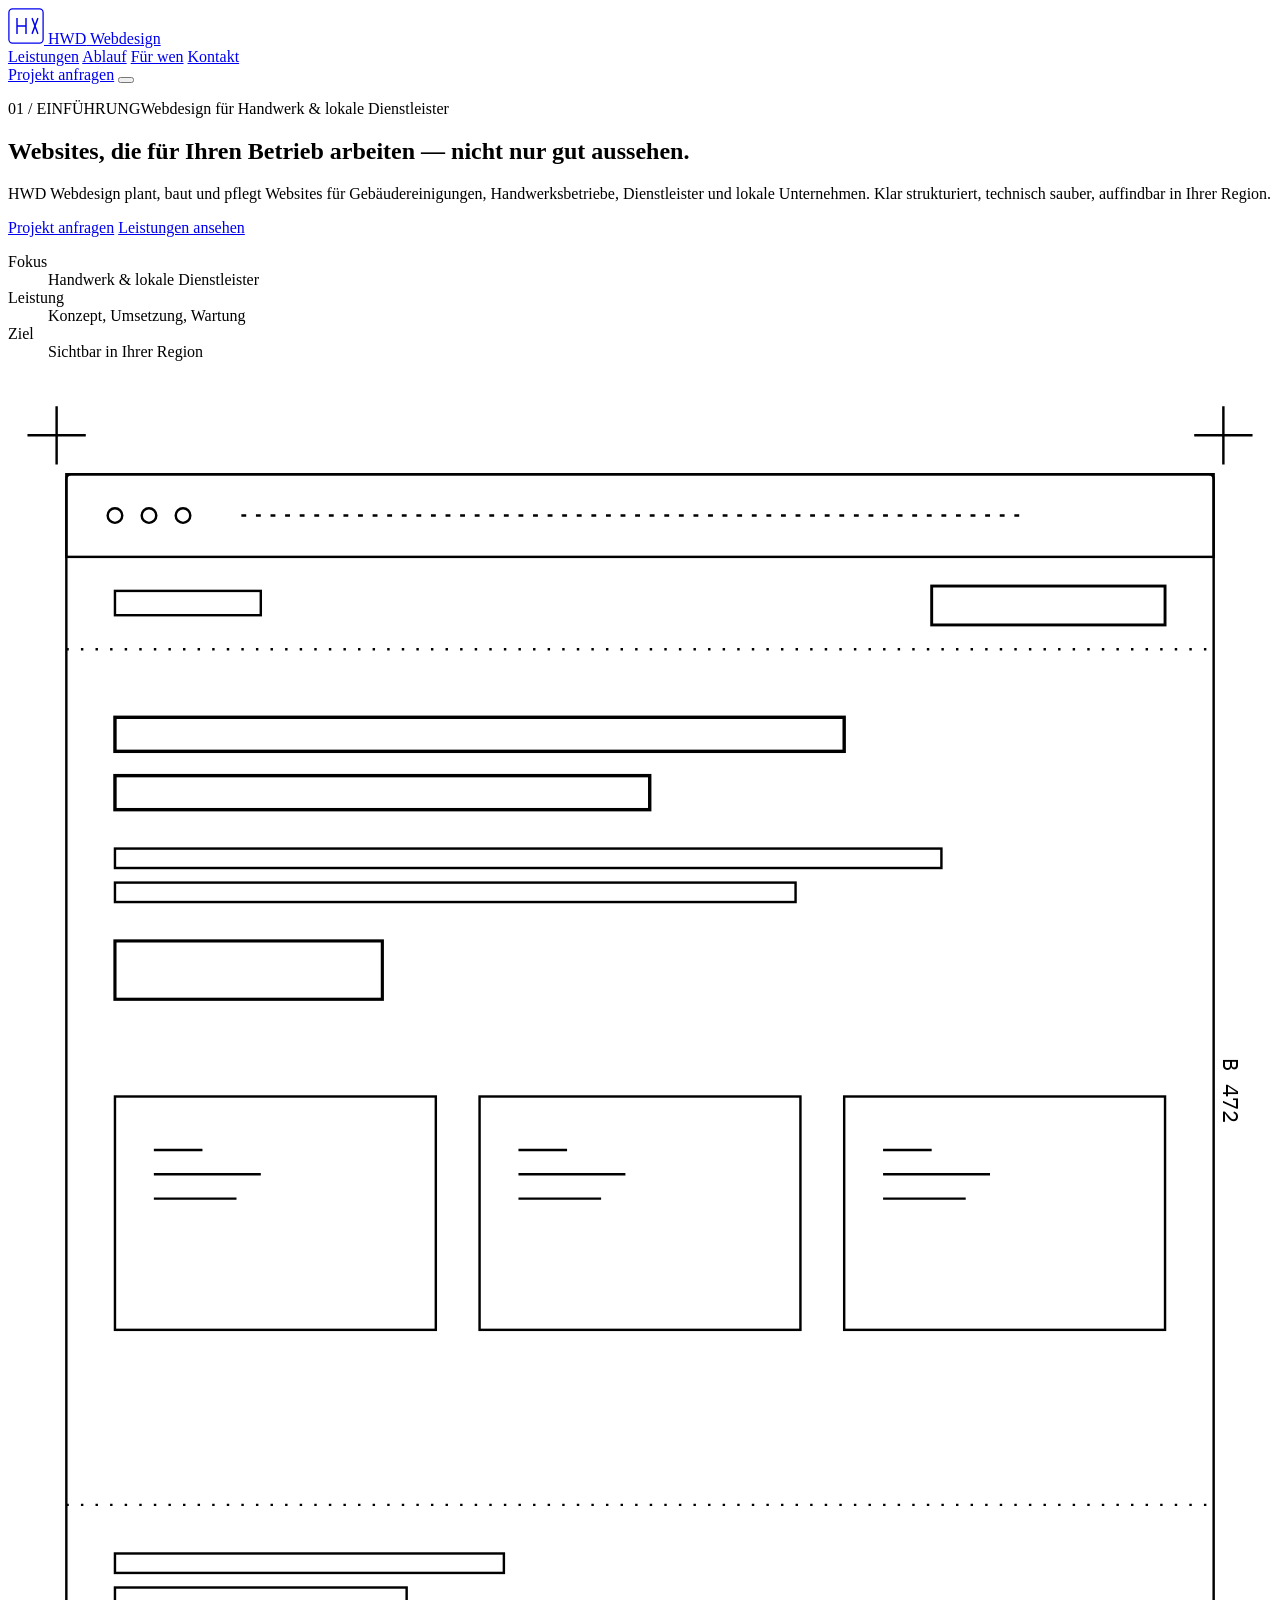
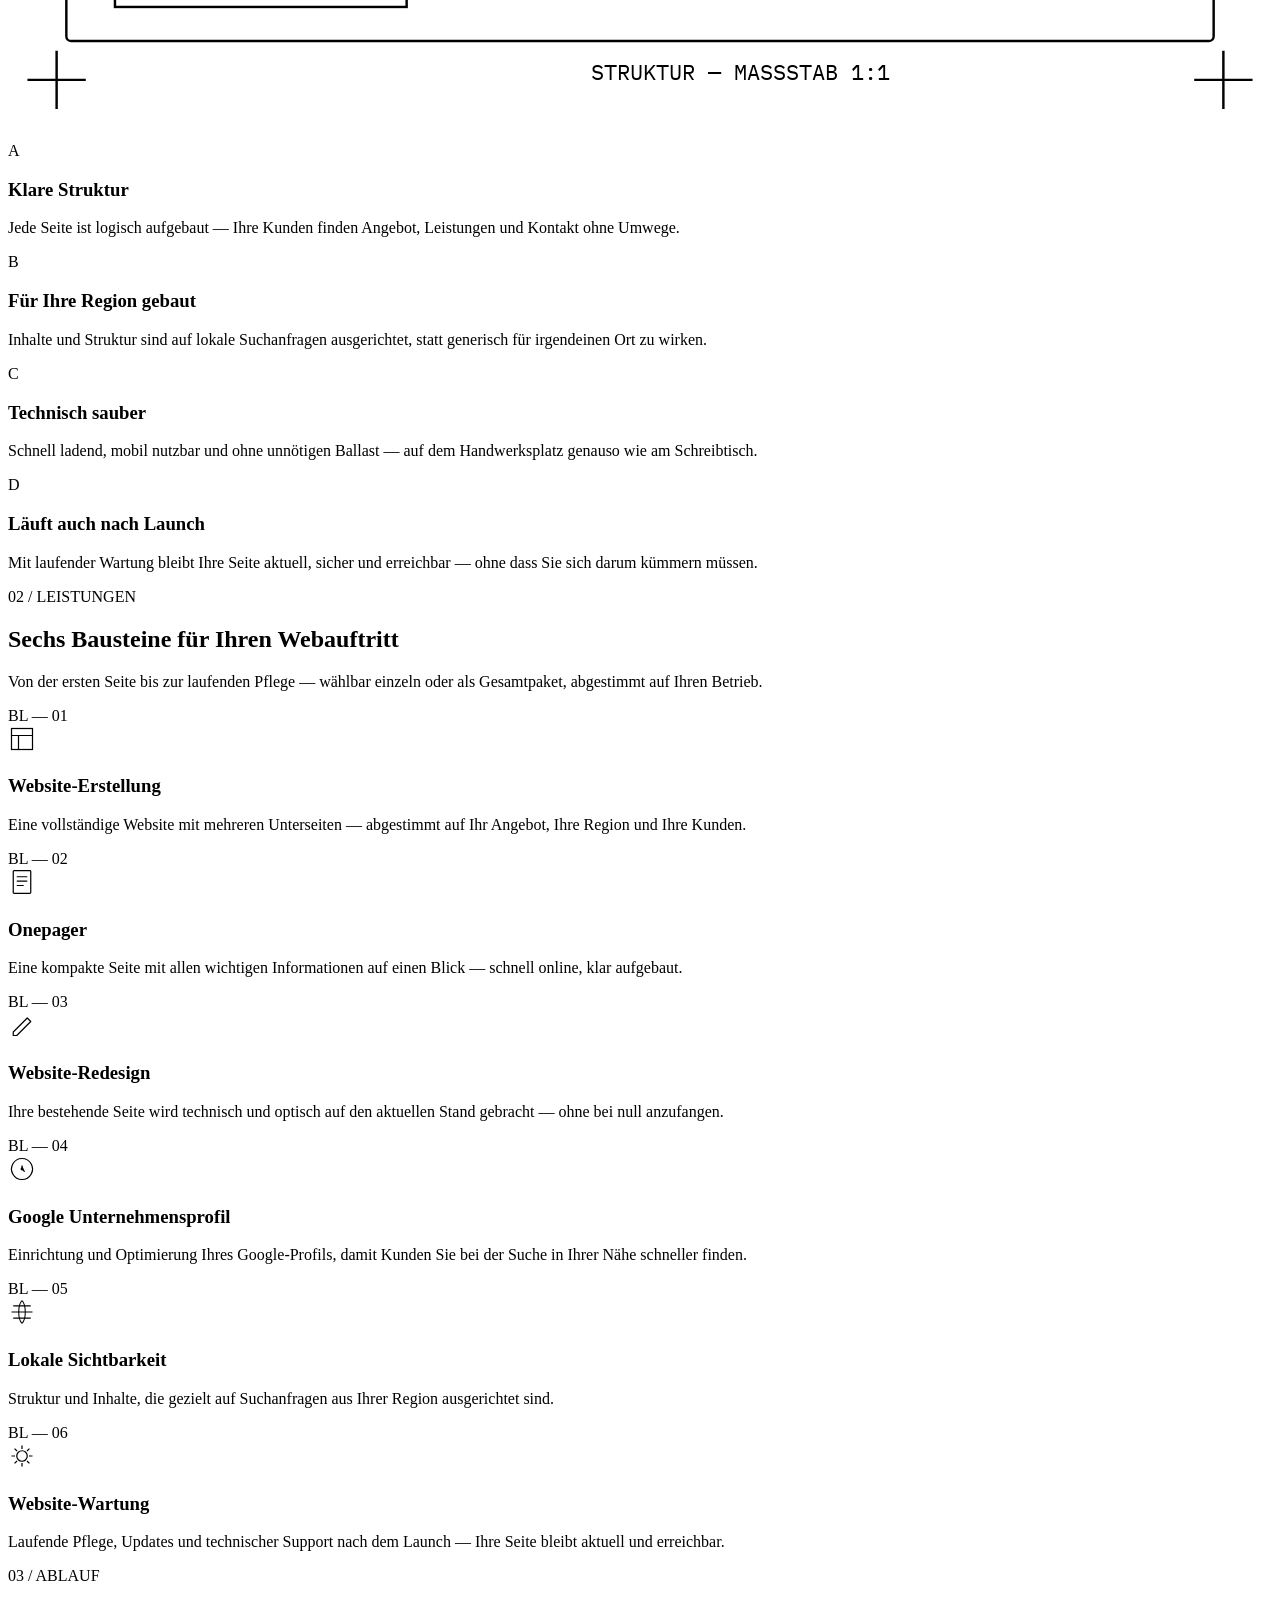
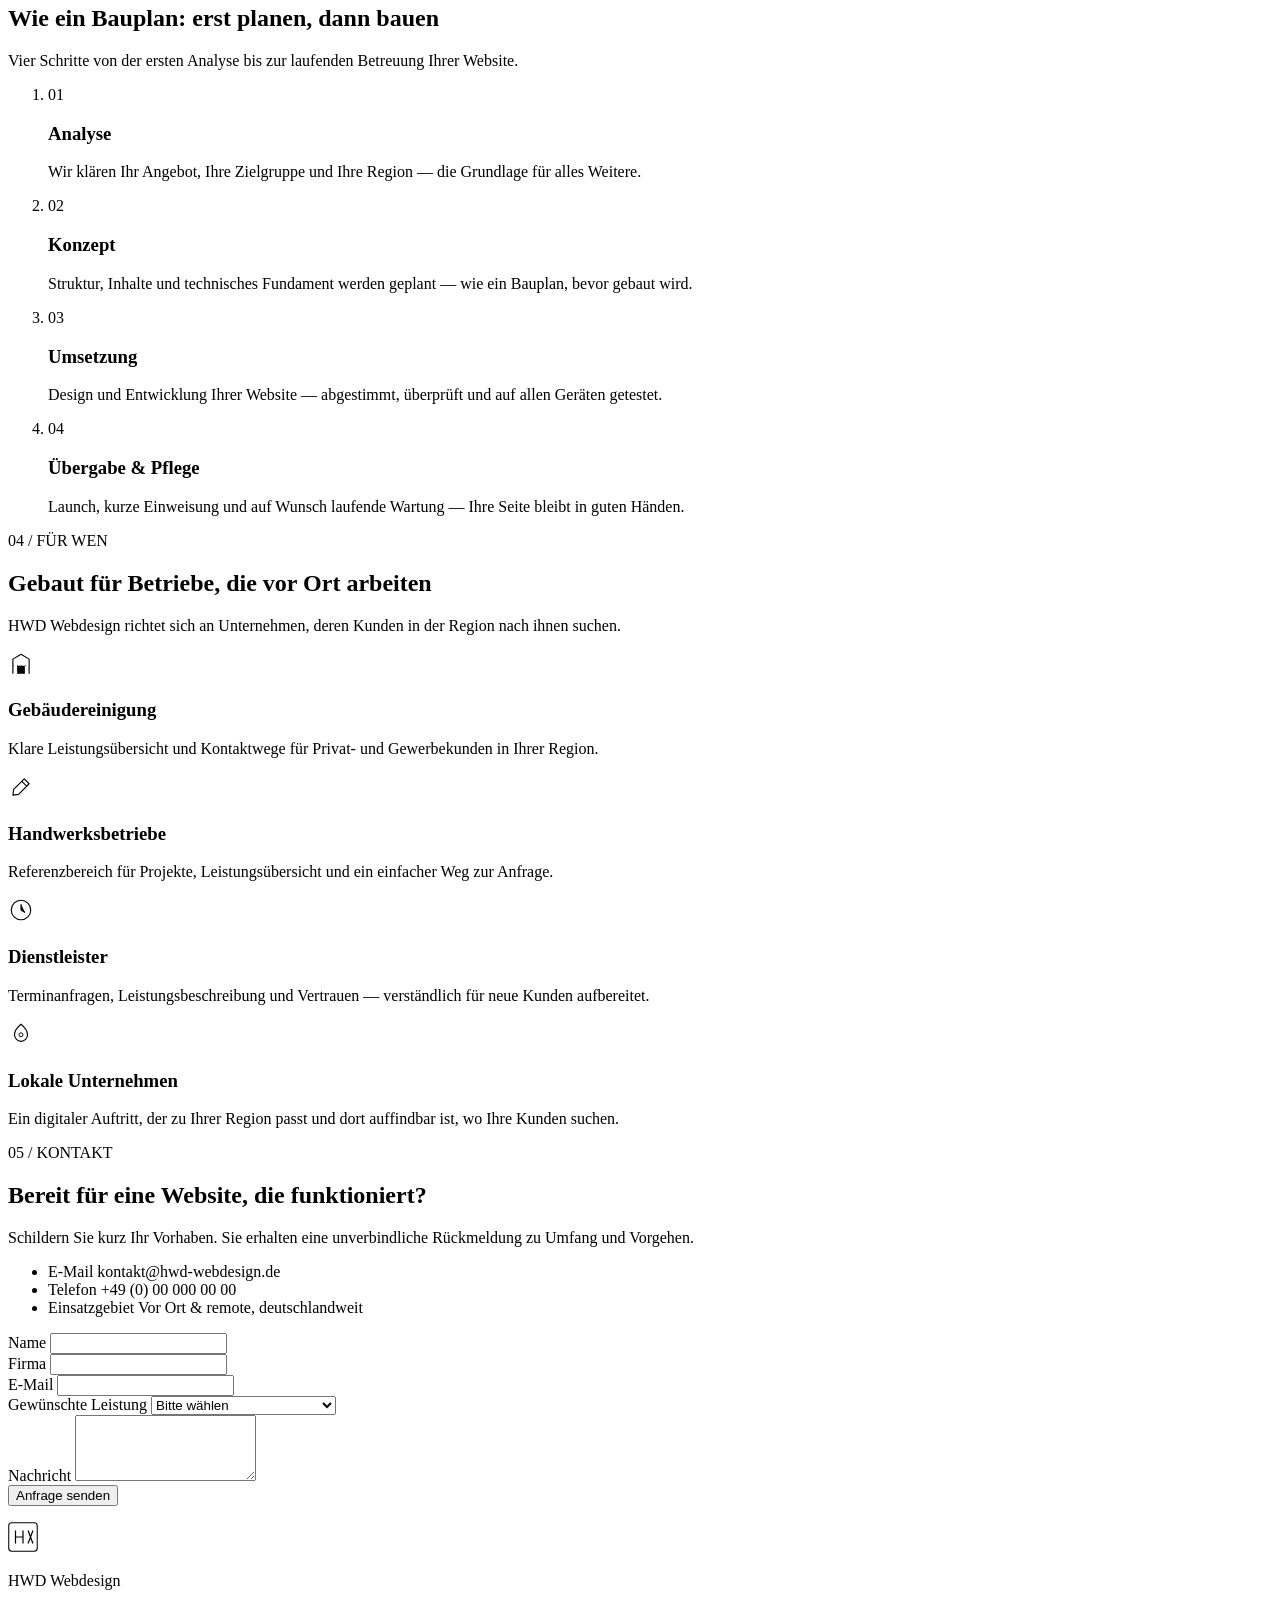
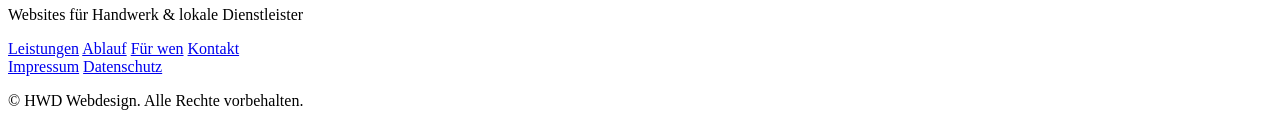
==== index.html @ 51147772 "Create index.html" ====
<!DOCTYPE html>
<html lang="de">
<head>
<meta charset="UTF-8">
<meta name="viewport" content="width=device-width, initial-scale=1.0">
<title>HWD Webdesign — Websites für Handwerk, Reinigung &amp; lokale Dienstleister</title>
<meta name="description" content="HWD Webdesign plant, baut und pflegt Websites für Gebäudereinigungen, Handwerksbetriebe, Dienstleister und lokale Unternehmen. Website-Erstellung, Onepager, Redesign, Google Unternehmensprofil, lokale Sichtbarkeit und Wartung.">
<link rel="preconnect" href="https://fonts.googleapis.com">
<link rel="preconnect" href="https://fonts.gstatic.com" crossorigin>
<link href="https://fonts.googleapis.com/css2?family=Archivo:wght@500;600;700;800&family=IBM+Plex+Mono:wght@400;500&family=Inter:wght@400;500;600&display=swap" rel="stylesheet">
<link rel="stylesheet" href="style.css">
</head>
<body>

<div class="grid-overlay" aria-hidden="true"></div>

<header class="site-header" id="top">
  <div class="wrap header-inner">
    <a class="brand" href="#top" aria-label="HWD Webdesign — Start">
      <span class="brand-mark" aria-hidden="true">
        <svg viewBox="0 0 40 40" width="36" height="36">
          <rect x="1" y="1" width="38" height="38" rx="4" fill="none" stroke="currentColor" stroke-width="1.4"/>
          <path d="M10 28 V12 M10 20 H20 M20 12 V28 M27 12 L33 28 M33 12 L27 28" fill="none" stroke="currentColor" stroke-width="1.6" stroke-linecap="square" stroke-linejoin="miter"/>
        </svg>
      </span>
      <span class="brand-text">
        <span class="brand-name">HWD</span>
        <span class="brand-sub">Webdesign</span>
      </span>
    </a>

    <nav class="main-nav" id="main-nav" aria-label="Hauptnavigation">
      <a href="#leistungen">Leistungen</a>
      <a href="#ablauf">Ablauf</a>
      <a href="#zielgruppen">Für wen</a>
      <a href="#kontakt">Kontakt</a>
    </nav>

    <div class="header-actions">
      <a href="#kontakt" class="btn btn-primary btn-sm">Projekt anfragen</a>
      <button class="nav-toggle" id="navToggle" aria-expanded="false" aria-controls="main-nav" aria-label="Menü öffnen">
        <span></span><span></span><span></span>
      </button>
    </div>
  </div>
</header>

<main>

  <!-- HERO -->
  <section class="hero" id="hero">
    <div class="wrap hero-inner">
      <div class="hero-copy">
        <p class="eyebrow"><span class="eyebrow-tag">01 / EINFÜHRUNG</span>Webdesign für Handwerk &amp; lokale Dienstleister</p>
        <h1 class="hero-title">
          Websites, die <span class="hl">für Ihren Betrieb</span> arbeiten — nicht nur gut aussehen.
        </h1>
        <p class="hero-text">
          HWD Webdesign plant, baut und pflegt Websites für Gebäudereinigungen, Handwerksbetriebe, Dienstleister und lokale Unternehmen. Klar strukturiert, technisch sauber, auffindbar in Ihrer Region.
        </p>
        <div class="hero-actions">
          <a href="#kontakt" class="btn btn-primary">Projekt anfragen</a>
          <a href="#leistungen" class="btn btn-ghost">Leistungen ansehen</a>
        </div>
        <dl class="hero-facts">
          <div><dt>Fokus</dt><dd>Handwerk &amp; lokale Dienstleister</dd></div>
          <div><dt>Leistung</dt><dd>Konzept, Umsetzung, Wartung</dd></div>
          <div><dt>Ziel</dt><dd>Sichtbar in Ihrer Region</dd></div>
        </dl>
      </div>

      <div class="hero-visual" aria-hidden="true">
        <svg class="blueprint-svg" viewBox="0 0 520 560" fill="none">
          <!-- corner crosshairs -->
          <g class="crosshairs" stroke="currentColor" stroke-width="1">
            <path d="M8 24 H32 M20 12 V36"/>
            <path d="M488 24 H512 M500 12 V36"/>
            <path d="M8 536 H32 M20 524 V548"/>
            <path d="M488 536 H512 M500 524 V548"/>
          </g>
          <!-- outer frame -->
          <rect class="draw-line" x="24" y="40" width="472" height="480" rx="2" stroke="currentColor" stroke-width="1"/>
          <!-- browser bar -->
          <rect class="draw-line" x="24" y="40" width="472" height="34" stroke="currentColor" stroke-width="1"/>
          <circle class="draw-dot" cx="44" cy="57" r="3" stroke="currentColor" stroke-width="1"/>
          <circle class="draw-dot" cx="58" cy="57" r="3" stroke="currentColor" stroke-width="1"/>
          <circle class="draw-dot" cx="72" cy="57" r="3" stroke="currentColor" stroke-width="1"/>
          <line class="draw-line" x1="96" y1="57" x2="420" y2="57" stroke="currentColor" stroke-width="1" stroke-dasharray="2 4"/>

          <!-- nav row -->
          <line class="draw-line" x1="24" y1="112" x2="496" y2="112" stroke="currentColor" stroke-width="1" stroke-dasharray="1 5"/>
          <rect class="draw-line" x="44" y="88" width="60" height="10" stroke="currentColor" stroke-width="1"/>
          <rect class="draw-line" x="380" y="86" width="96" height="16" stroke="currentColor" stroke-width="1.2"/>

          <!-- headline block -->
          <rect class="draw-line" x="44" y="140" width="300" height="14" stroke="currentColor" stroke-width="1.4"/>
          <rect class="draw-line" x="44" y="164" width="220" height="14" stroke="currentColor" stroke-width="1.4"/>
          <rect class="draw-line thin" x="44" y="194" width="340" height="8" stroke="currentColor" stroke-width="1"/>
          <rect class="draw-line thin" x="44" y="208" width="280" height="8" stroke="currentColor" stroke-width="1"/>
          <rect class="draw-line accent" x="44" y="232" width="110" height="24" stroke="currentColor" stroke-width="1.3"/>

          <!-- card grid -->
          <g class="cards">
            <rect class="draw-line" x="44" y="296" width="132" height="96" stroke="currentColor" stroke-width="1"/>
            <rect class="draw-line" x="194" y="296" width="132" height="96" stroke="currentColor" stroke-width="1"/>
            <rect class="draw-line" x="344" y="296" width="132" height="96" stroke="currentColor" stroke-width="1"/>
            <path class="draw-line thin" d="M60 318 h20 M60 328 h44 M60 338 h34" stroke="currentColor" stroke-width="1"/>
            <path class="draw-line thin" d="M210 318 h20 M210 328 h44 M210 338 h34" stroke="currentColor" stroke-width="1"/>
            <path class="draw-line thin" d="M360 318 h20 M360 328 h44 M360 338 h34" stroke="currentColor" stroke-width="1"/>
          </g>

          <!-- footer -->
          <line class="draw-line" x1="24" y1="464" x2="496" y2="464" stroke="currentColor" stroke-width="1" stroke-dasharray="1 5"/>
          <rect class="draw-line thin" x="44" y="484" width="160" height="8" stroke="currentColor" stroke-width="1"/>
          <rect class="draw-line thin" x="44" y="498" width="120" height="8" stroke="currentColor" stroke-width="1"/>

          <!-- measurement annotations -->
          <g class="measure" font-family="'IBM Plex Mono', monospace" font-size="9" fill="currentColor" stroke="none">
            <text x="500" y="280" transform="rotate(90 500 280)">B 472</text>
            <text x="240" y="536">STRUKTUR — MASSSTAB 1:1</text>
          </g>
        </svg>
      </div>
    </div>
  </section>

  <!-- WHY / VALUE STRIP -->
  <section class="value-strip">
    <div class="wrap value-grid">
      <div class="value-item">
        <span class="value-num">A</span>
        <h3>Klare Struktur</h3>
        <p>Jede Seite ist logisch aufgebaut — Ihre Kunden finden Angebot, Leistungen und Kontakt ohne Umwege.</p>
      </div>
      <div class="value-item">
        <span class="value-num">B</span>
        <h3>Für Ihre Region gebaut</h3>
        <p>Inhalte und Struktur sind auf lokale Suchanfragen ausgerichtet, statt generisch für irgendeinen Ort zu wirken.</p>
      </div>
      <div class="value-item">
        <span class="value-num">C</span>
        <h3>Technisch sauber</h3>
        <p>Schnell ladend, mobil nutzbar und ohne unnötigen Ballast — auf dem Handwerksplatz genauso wie am Schreibtisch.</p>
      </div>
      <div class="value-item">
        <span class="value-num">D</span>
        <h3>Läuft auch nach Launch</h3>
        <p>Mit laufender Wartung bleibt Ihre Seite aktuell, sicher und erreichbar — ohne dass Sie sich darum kümmern müssen.</p>
      </div>
    </div>
  </section>

  <!-- LEISTUNGEN -->
  <section class="leistungen" id="leistungen">
    <div class="wrap">
      <p class="section-eyebrow">02 / LEISTUNGEN</p>
      <h2 class="section-title">Sechs Bausteine für Ihren Webauftritt</h2>
      <p class="section-lead">Von der ersten Seite bis zur laufenden Pflege — wählbar einzeln oder als Gesamtpaket, abgestimmt auf Ihren Betrieb.</p>

      <div class="service-grid">

        <article class="service-card">
          <span class="sheet-no">BL — 01</span>
          <div class="service-icon" aria-hidden="true">
            <svg viewBox="0 0 32 32" width="28" height="28"><rect x="4" y="4" width="24" height="24" stroke="currentColor" stroke-width="1.4" fill="none"/><path d="M4 12h24M12 12v16" stroke="currentColor" stroke-width="1.4"/></svg>
          </div>
          <h3>Website-Erstellung</h3>
          <p>Eine vollständige Website mit mehreren Unterseiten — abgestimmt auf Ihr Angebot, Ihre Region und Ihre Kunden.</p>
        </article>

        <article class="service-card">
          <span class="sheet-no">BL — 02</span>
          <div class="service-icon" aria-hidden="true">
            <svg viewBox="0 0 32 32" width="28" height="28"><rect x="6" y="3" width="20" height="26" rx="1" stroke="currentColor" stroke-width="1.4" fill="none"/><path d="M10 10h12M10 15h12M10 20h8" stroke="currentColor" stroke-width="1.4"/></svg>
          </div>
          <h3>Onepager</h3>
          <p>Eine kompakte Seite mit allen wichtigen Informationen auf einen Blick — schnell online, klar aufgebaut.</p>
        </article>

        <article class="service-card">
          <span class="sheet-no">BL — 03</span>
          <div class="service-icon" aria-hidden="true">
            <svg viewBox="0 0 32 32" width="28" height="28"><path d="M6 24 22 8l4 4L10 28H6v-4Z" stroke="currentColor" stroke-width="1.4" fill="none" stroke-linejoin="round"/></svg>
          </div>
          <h3>Website-Redesign</h3>
          <p>Ihre bestehende Seite wird technisch und optisch auf den aktuellen Stand gebracht — ohne bei null anzufangen.</p>
        </article>

        <article class="service-card">
          <span class="sheet-no">BL — 04</span>
          <div class="service-icon" aria-hidden="true">
            <svg viewBox="0 0 32 32" width="28" height="28"><path d="M16 4a12 12 0 1 0 0.01 0Z" stroke="currentColor" stroke-width="1.4" fill="none"/><path d="M16 12v4l3 3" stroke="currentColor" stroke-width="1.4"/><circle cx="16" cy="16" r="1.6" fill="currentColor" stroke="none"/></svg>
          </div>
          <h3>Google Unternehmensprofil</h3>
          <p>Einrichtung und Optimierung Ihres Google-Profils, damit Kunden Sie bei der Suche in Ihrer Nähe schneller finden.</p>
        </article>

        <article class="service-card">
          <span class="sheet-no">BL — 05</span>
          <div class="service-icon" aria-hidden="true">
            <svg viewBox="0 0 32 32" width="28" height="28"><path d="M16 3c5 5 5 21 0 26M16 3c-5 5-5 21 0 26M4 16h24M6 9h20M6 23h20" stroke="currentColor" stroke-width="1.2" fill="none"/></svg>
          </div>
          <h3>Lokale Sichtbarkeit</h3>
          <p>Struktur und Inhalte, die gezielt auf Suchanfragen aus Ihrer Region ausgerichtet sind.</p>
        </article>

        <article class="service-card">
          <span class="sheet-no">BL — 06</span>
          <div class="service-icon" aria-hidden="true">
            <svg viewBox="0 0 32 32" width="28" height="28"><path d="M16 4v4M16 24v4M4 16h4M24 16h4M7.5 7.5l2.8 2.8M21.7 21.7l2.8 2.8M7.5 24.5l2.8-2.8M21.7 10.3l2.8-2.8" stroke="currentColor" stroke-width="1.4"/><circle cx="16" cy="16" r="6" stroke="currentColor" stroke-width="1.4" fill="none"/></svg>
          </div>
          <h3>Website-Wartung</h3>
          <p>Laufende Pflege, Updates und technischer Support nach dem Launch — Ihre Seite bleibt aktuell und erreichbar.</p>
        </article>

      </div>
    </div>
  </section>

  <!-- ABLAUF -->
  <section class="ablauf" id="ablauf">
    <div class="wrap">
      <p class="section-eyebrow">03 / ABLAUF</p>
      <h2 class="section-title">Wie ein Bauplan: erst planen, dann bauen</h2>
      <p class="section-lead">Vier Schritte von der ersten Analyse bis zur laufenden Betreuung Ihrer Website.</p>

      <ol class="process-list">
        <li class="process-step">
          <span class="step-no">01</span>
          <div class="step-body">
            <h3>Analyse</h3>
            <p>Wir klären Ihr Angebot, Ihre Zielgruppe und Ihre Region — die Grundlage für alles Weitere.</p>
          </div>
        </li>
        <li class="process-step">
          <span class="step-no">02</span>
          <div class="step-body">
            <h3>Konzept</h3>
            <p>Struktur, Inhalte und technisches Fundament werden geplant — wie ein Bauplan, bevor gebaut wird.</p>
          </div>
        </li>
        <li class="process-step">
          <span class="step-no">03</span>
          <div class="step-body">
            <h3>Umsetzung</h3>
            <p>Design und Entwicklung Ihrer Website — abgestimmt, überprüft und auf allen Geräten getestet.</p>
          </div>
        </li>
        <li class="process-step">
          <span class="step-no">04</span>
          <div class="step-body">
            <h3>Übergabe &amp; Pflege</h3>
            <p>Launch, kurze Einweisung und auf Wunsch laufende Wartung — Ihre Seite bleibt in guten Händen.</p>
          </div>
        </li>
      </ol>
    </div>
  </section>

  <!-- ZIELGRUPPEN -->
  <section class="zielgruppen" id="zielgruppen">
    <div class="wrap">
      <p class="section-eyebrow">04 / FÜR WEN</p>
      <h2 class="section-title">Gebaut für Betriebe, die vor Ort arbeiten</h2>
      <p class="section-lead">HWD Webdesign richtet sich an Unternehmen, deren Kunden in der Region nach ihnen suchen.</p>

      <div class="audience-grid">
        <div class="audience-card">
          <div class="audience-icon" aria-hidden="true">
            <svg viewBox="0 0 32 32" width="26" height="26"><path d="M6 28V10l10-6 10 6v18" stroke="currentColor" stroke-width="1.4" fill="none" stroke-linejoin="round"/><path d="M12 28v-9h8v9" stroke="currentColor" stroke-width="1.4"/><path d="M6 18h20" stroke="currentColor" stroke-width="1" stroke-dasharray="1 4"/></svg>
          </div>
          <h3>Gebäudereinigung</h3>
          <p>Klare Leistungsübersicht und Kontaktwege für Privat- und Gewerbekunden in Ihrer Region.</p>
        </div>
        <div class="audience-card">
          <div class="audience-icon" aria-hidden="true">
            <svg viewBox="0 0 32 32" width="26" height="26"><path d="M20 6l6 6-13 13-7 1 1-7Z" stroke="currentColor" stroke-width="1.4" fill="none" stroke-linejoin="round"/><path d="M17 9l6 6" stroke="currentColor" stroke-width="1.4"/></svg>
          </div>
          <h3>Handwerksbetriebe</h3>
          <p>Referenzbereich für Projekte, Leistungsübersicht und ein einfacher Weg zur Anfrage.</p>
        </div>
        <div class="audience-card">
          <div class="audience-icon" aria-hidden="true">
            <svg viewBox="0 0 32 32" width="26" height="26"><circle cx="16" cy="16" r="12" stroke="currentColor" stroke-width="1.4" fill="none"/><path d="M16 9v7l5 3" stroke="currentColor" stroke-width="1.4"/></svg>
          </div>
          <h3>Dienstleister</h3>
          <p>Terminanfragen, Leistungsbeschreibung und Vertrauen — verständlich für neue Kunden aufbereitet.</p>
        </div>
        <div class="audience-card">
          <div class="audience-icon" aria-hidden="true">
            <svg viewBox="0 0 32 32" width="26" height="26"><path d="M16 4c5 4 8 8 8 13a8 8 0 0 1-16 0c0-5 3-9 8-13Z" stroke="currentColor" stroke-width="1.4" fill="none"/><circle cx="16" cy="17" r="2.4" stroke="currentColor" stroke-width="1.2" fill="none"/></svg>
          </div>
          <h3>Lokale Unternehmen</h3>
          <p>Ein digitaler Auftritt, der zu Ihrer Region passt und dort auffindbar ist, wo Ihre Kunden suchen.</p>
        </div>
      </div>
    </div>
  </section>

  <!-- KONTAKT -->
  <section class="kontakt" id="kontakt">
    <div class="wrap kontakt-inner">
      <div class="kontakt-copy">
        <p class="section-eyebrow">05 / KONTAKT</p>
        <h2 class="section-title">Bereit für eine Website, die funktioniert?</h2>
        <p class="section-lead">Schildern Sie kurz Ihr Vorhaben. Sie erhalten eine unverbindliche Rückmeldung zu Umfang und Vorgehen.</p>

        <ul class="kontakt-meta">
          <li>
            <span class="kontakt-label">E-Mail</span>
            <span>kontakt@hwd-webdesign.de</span>
          </li>
          <li>
            <span class="kontakt-label">Telefon</span>
            <span>+49 (0) 00 000 00 00</span>
          </li>
          <li>
            <span class="kontakt-label">Einsatzgebiet</span>
            <span>Vor Ort &amp; remote, deutschlandweit</span>
          </li>
        </ul>
      </div>

      <form class="kontakt-form" id="kontaktForm" novalidate>
        <div class="form-row">
          <label for="name">Name</label>
          <input type="text" id="name" name="name" autocomplete="name" required>
        </div>
        <div class="form-row">
          <label for="firma">Firma</label>
          <input type="text" id="firma" name="firma" autocomplete="organization">
        </div>
        <div class="form-row">
          <label for="email">E-Mail</label>
          <input type="email" id="email" name="email" autocomplete="email" required>
        </div>
        <div class="form-row">
          <label for="leistung">Gewünschte Leistung</label>
          <select id="leistung" name="leistung">
            <option value="">Bitte wählen</option>
            <option>Website-Erstellung</option>
            <option>Onepager</option>
            <option>Website-Redesign</option>
            <option>Google Unternehmensprofil</option>
            <option>Lokale Sichtbarkeit</option>
            <option>Website-Wartung</option>
            <option>Noch unklar</option>
          </select>
        </div>
        <div class="form-row">
          <label for="nachricht">Nachricht</label>
          <textarea id="nachricht" name="nachricht" rows="4" required></textarea>
        </div>
        <button type="submit" class="btn btn-primary btn-block">Anfrage senden</button>
        <p class="form-status" id="formStatus" role="status" aria-live="polite"></p>
      </form>
    </div>
  </section>

</main>

<footer class="site-footer">
  <div class="wrap footer-inner">
    <div class="footer-brand">
      <span class="brand-mark" aria-hidden="true">
        <svg viewBox="0 0 40 40" width="30" height="30">
          <rect x="1" y="1" width="38" height="38" rx="4" fill="none" stroke="currentColor" stroke-width="1.4"/>
          <path d="M10 28 V12 M10 20 H20 M20 12 V28 M27 12 L33 28 M33 12 L27 28" fill="none" stroke="currentColor" stroke-width="1.6" stroke-linecap="square" stroke-linejoin="miter"/>
        </svg>
      </span>
      <div>
        <p class="brand-name">HWD Webdesign</p>
        <p class="footer-tagline">Websites für Handwerk &amp; lokale Dienstleister</p>
      </div>
    </div>

    <nav class="footer-nav" aria-label="Fußzeilen-Navigation">
      <a href="#leistungen">Leistungen</a>
      <a href="#ablauf">Ablauf</a>
      <a href="#zielgruppen">Für wen</a>
      <a href="#kontakt">Kontakt</a>
    </nav>

    <div class="footer-legal">
      <a href="#">Impressum</a>
      <a href="#">Datenschutz</a>
    </div>
  </div>
  <div class="wrap footer-bottom">
    <p>© <span id="year"></span> HWD Webdesign. Alle Rechte vorbehalten.</p>
  </div>
</footer>

<script src="script.js"></script>
</body>
</html>
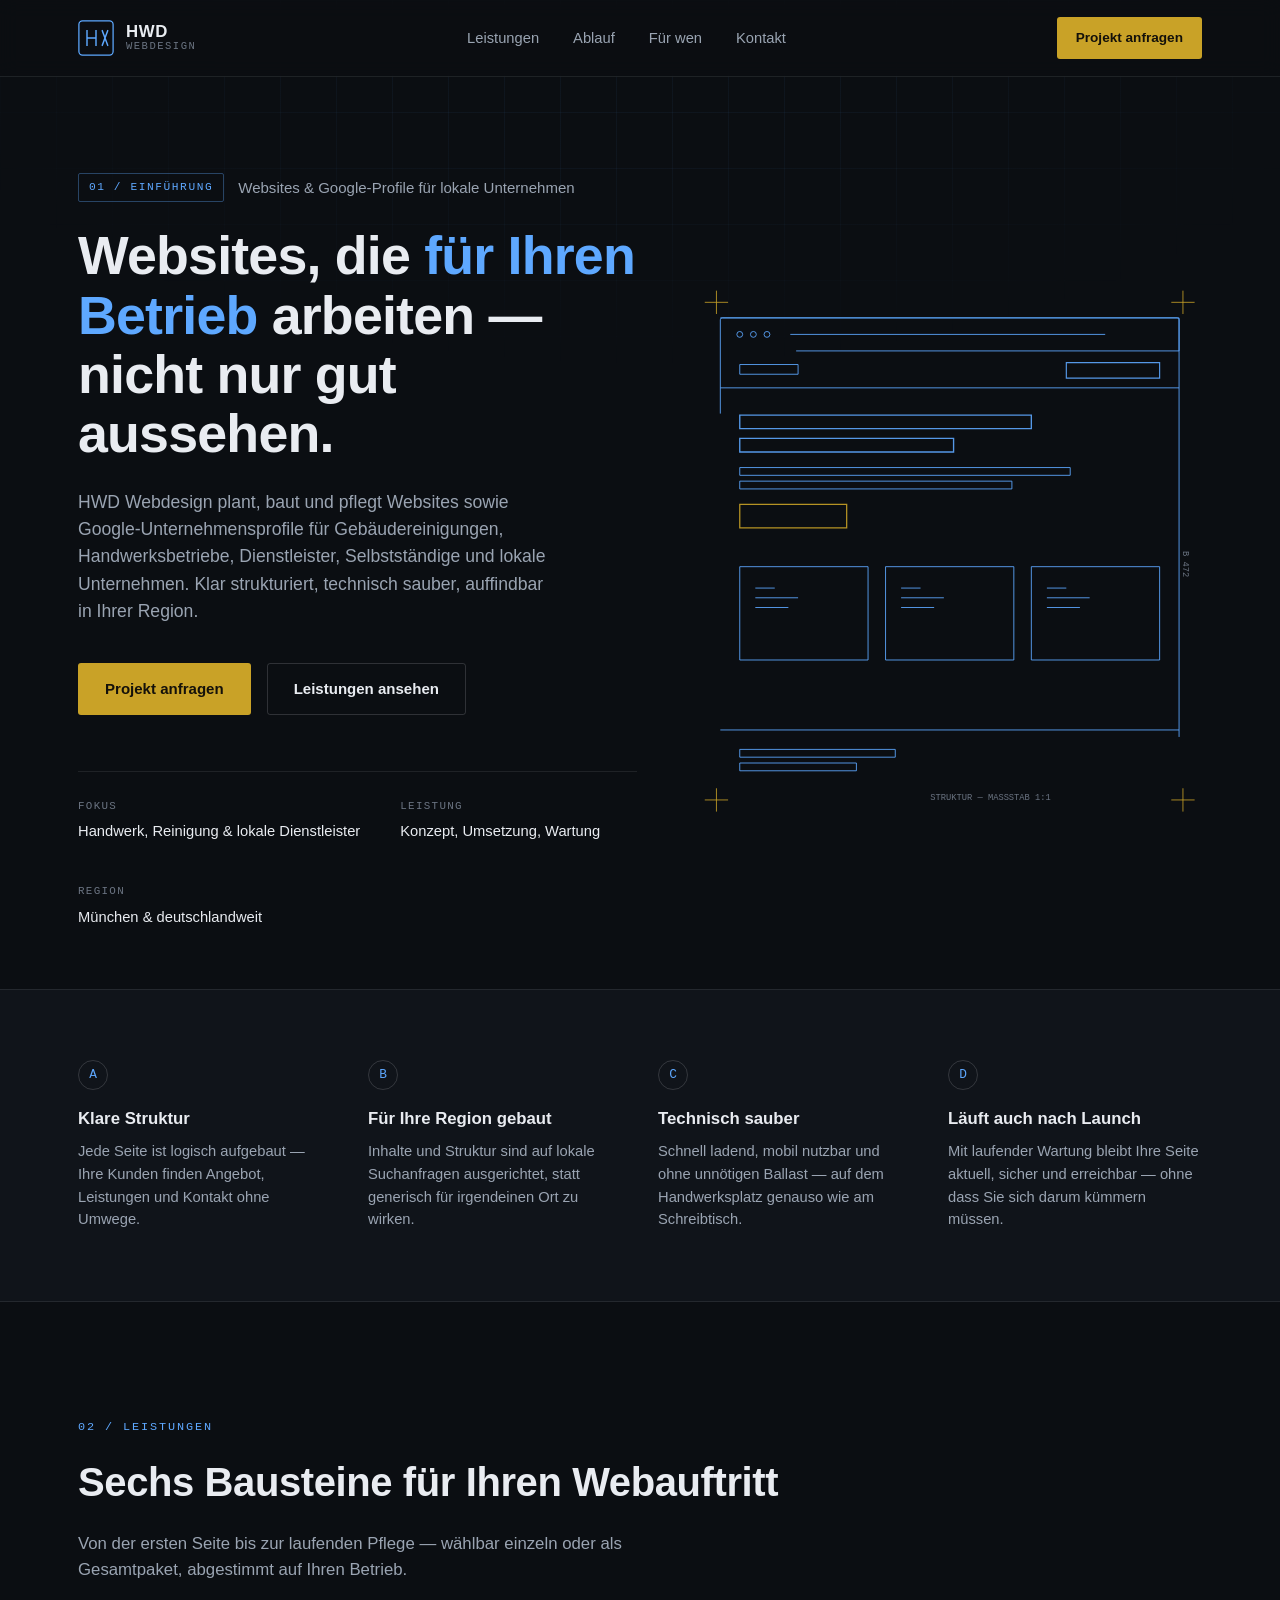
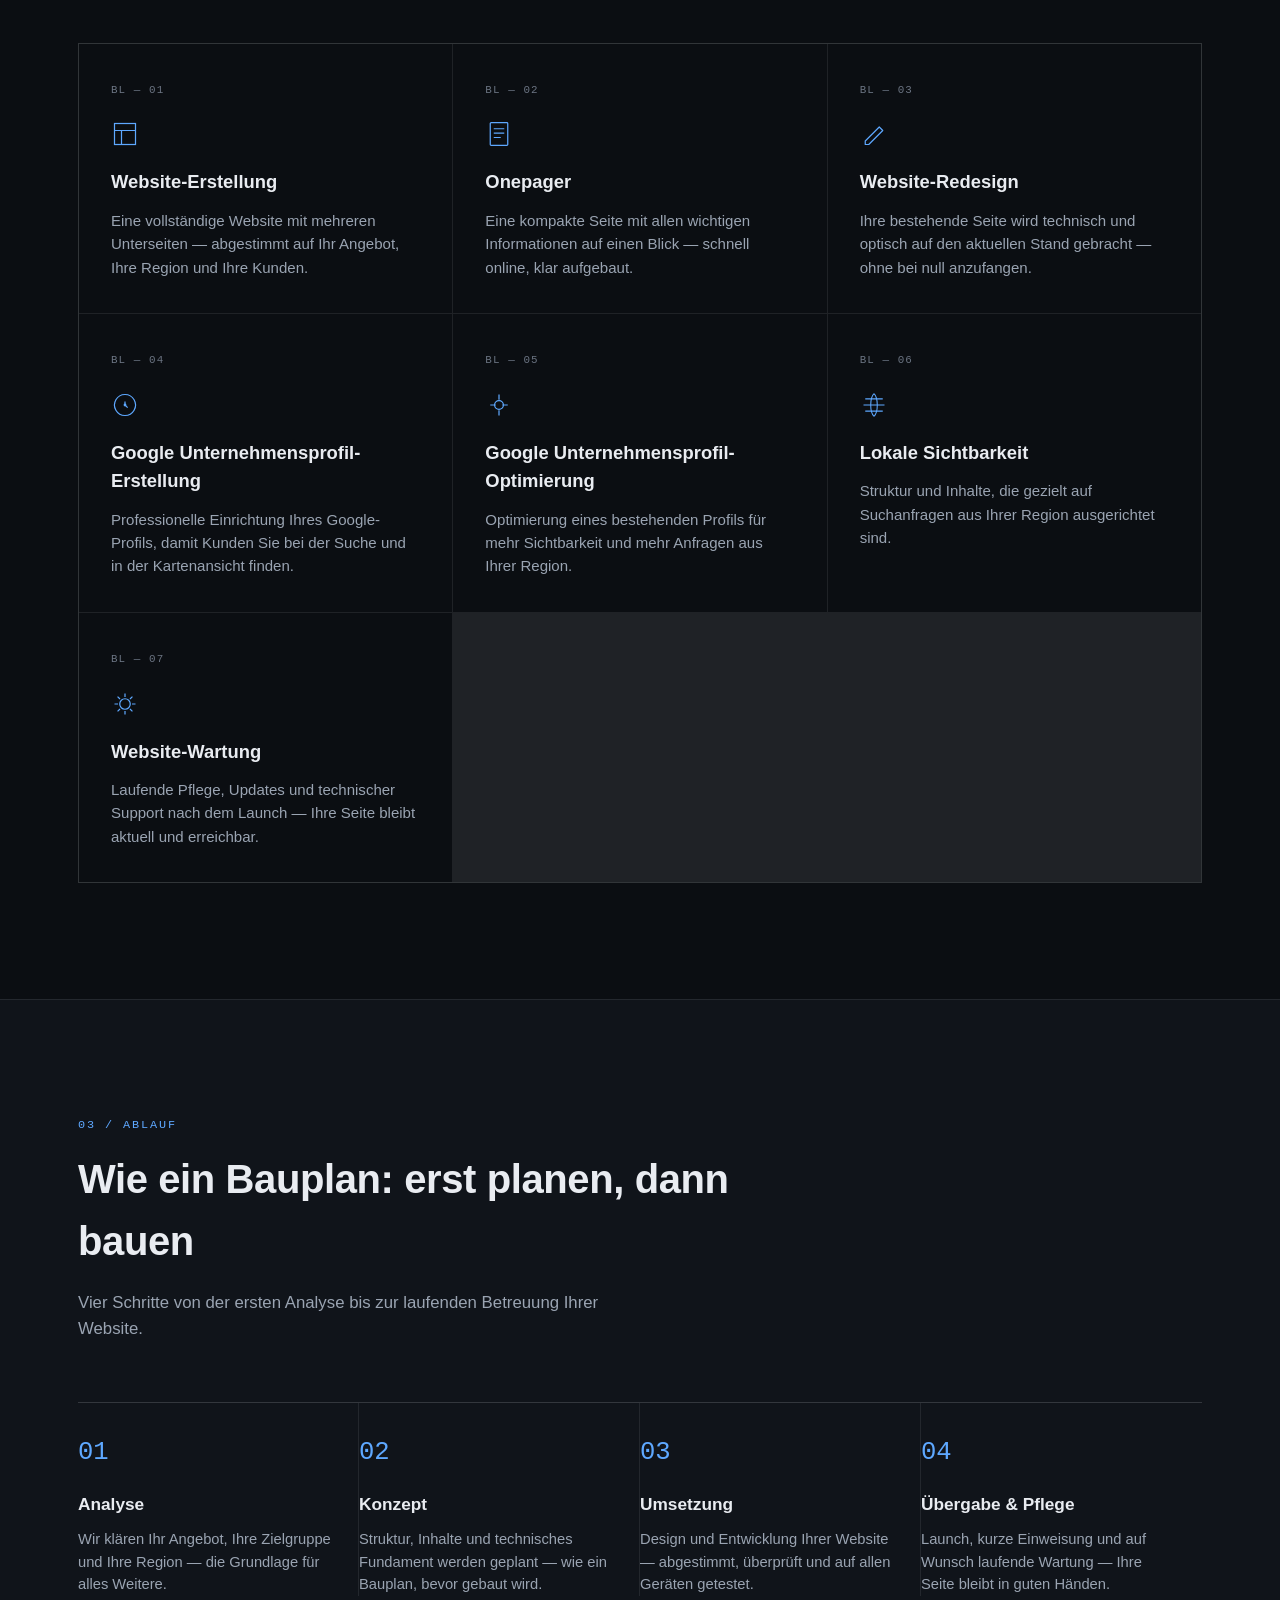
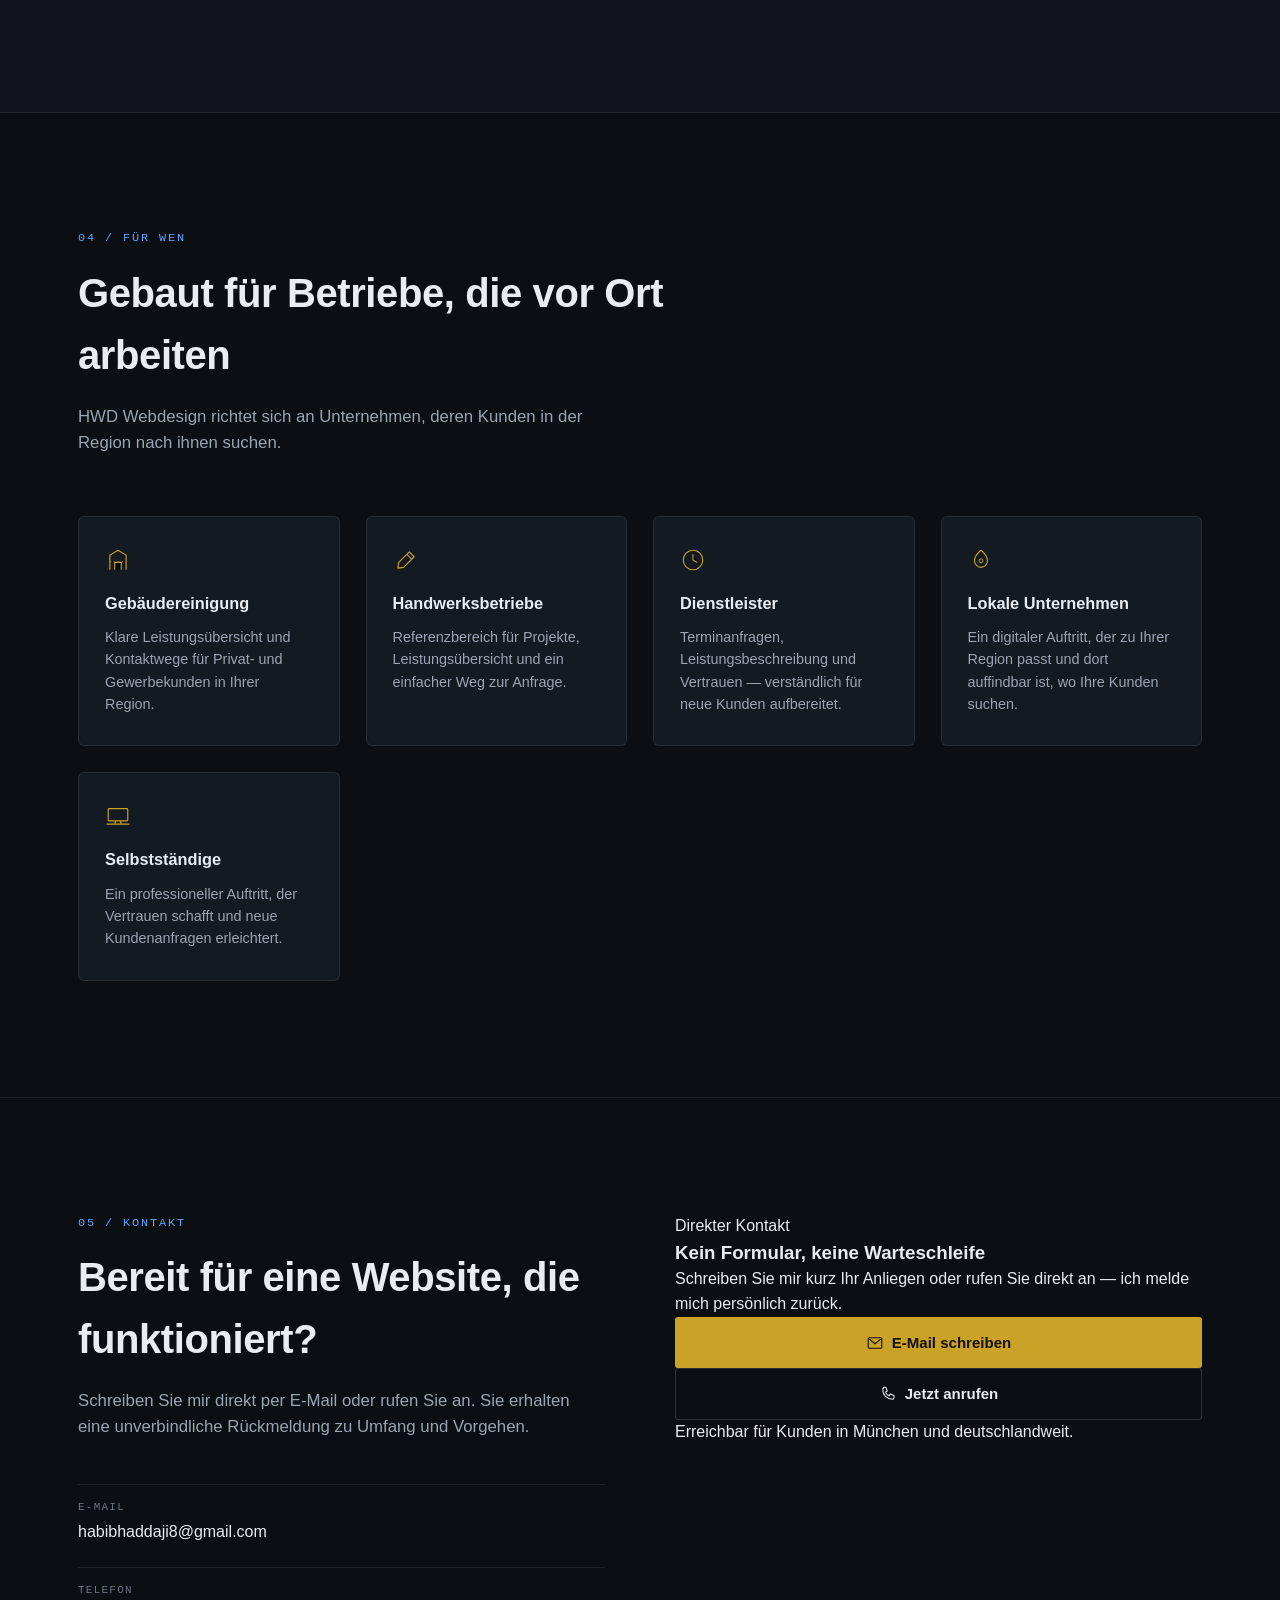
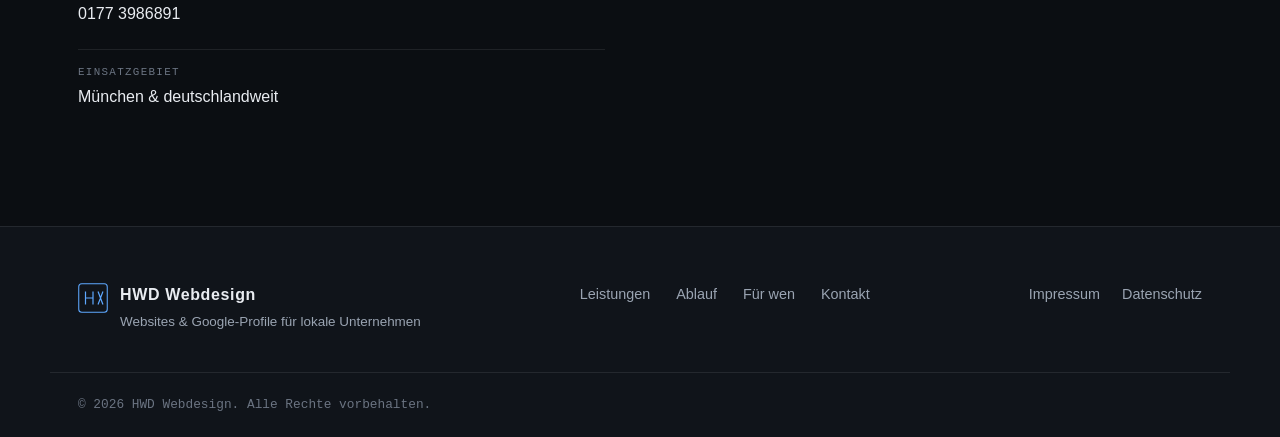
==== commit ffbd37f9: "Update index.html" ====
--- a/index.html
+++ b/index.html
@@ -3,11 +3,8 @@
 <head>
 <meta charset="UTF-8">
 <meta name="viewport" content="width=device-width, initial-scale=1.0">
-<title>HWD Webdesign — Websites für Handwerk, Reinigung &amp; lokale Dienstleister</title>
-<meta name="description" content="HWD Webdesign plant, baut und pflegt Websites für Gebäudereinigungen, Handwerksbetriebe, Dienstleister und lokale Unternehmen. Website-Erstellung, Onepager, Redesign, Google Unternehmensprofil, lokale Sichtbarkeit und Wartung.">
-<link rel="preconnect" href="https://fonts.googleapis.com">
-<link rel="preconnect" href="https://fonts.gstatic.com" crossorigin>
-<link href="https://fonts.googleapis.com/css2?family=Archivo:wght@500;600;700;800&family=IBM+Plex+Mono:wght@400;500&family=Inter:wght@400;500;600&display=swap" rel="stylesheet">
+<title>HWD Webdesign — Websites &amp; Google-Profile für lokale Unternehmen</title>
+<meta name="description" content="HWD Webdesign erstellt und pflegt Websites sowie Google-Unternehmensprofile für Gebäudereinigungen, Handwerksbetriebe, Dienstleister, Selbstständige und lokale Unternehmen in München und deutschlandweit.">
 <link rel="stylesheet" href="style.css">
 </head>
 <body>
@@ -47,59 +44,52 @@
 
 <main>
 
-  <!-- HERO -->
   <section class="hero" id="hero">
     <div class="wrap hero-inner">
       <div class="hero-copy">
-        <p class="eyebrow"><span class="eyebrow-tag">01 / EINFÜHRUNG</span>Webdesign für Handwerk &amp; lokale Dienstleister</p>
+        <p class="eyebrow"><span class="eyebrow-tag">01 / EINFÜHRUNG</span>Websites &amp; Google-Profile für lokale Unternehmen</p>
         <h1 class="hero-title">
           Websites, die <span class="hl">für Ihren Betrieb</span> arbeiten — nicht nur gut aussehen.
         </h1>
         <p class="hero-text">
-          HWD Webdesign plant, baut und pflegt Websites für Gebäudereinigungen, Handwerksbetriebe, Dienstleister und lokale Unternehmen. Klar strukturiert, technisch sauber, auffindbar in Ihrer Region.
+          HWD Webdesign plant, baut und pflegt Websites sowie Google-Unternehmensprofile für Gebäudereinigungen, Handwerksbetriebe, Dienstleister, Selbstständige und lokale Unternehmen. Klar strukturiert, technisch sauber, auffindbar in Ihrer Region.
         </p>
         <div class="hero-actions">
           <a href="#kontakt" class="btn btn-primary">Projekt anfragen</a>
           <a href="#leistungen" class="btn btn-ghost">Leistungen ansehen</a>
         </div>
         <dl class="hero-facts">
-          <div><dt>Fokus</dt><dd>Handwerk &amp; lokale Dienstleister</dd></div>
+          <div><dt>Fokus</dt><dd>Handwerk, Reinigung &amp; lokale Dienstleister</dd></div>
           <div><dt>Leistung</dt><dd>Konzept, Umsetzung, Wartung</dd></div>
-          <div><dt>Ziel</dt><dd>Sichtbar in Ihrer Region</dd></div>
+          <div><dt>Region</dt><dd>München &amp; deutschlandweit</dd></div>
         </dl>
       </div>
 
       <div class="hero-visual" aria-hidden="true">
         <svg class="blueprint-svg" viewBox="0 0 520 560" fill="none">
-          <!-- corner crosshairs -->
           <g class="crosshairs" stroke="currentColor" stroke-width="1">
             <path d="M8 24 H32 M20 12 V36"/>
             <path d="M488 24 H512 M500 12 V36"/>
             <path d="M8 536 H32 M20 524 V548"/>
             <path d="M488 536 H512 M500 524 V548"/>
           </g>
-          <!-- outer frame -->
           <rect class="draw-line" x="24" y="40" width="472" height="480" rx="2" stroke="currentColor" stroke-width="1"/>
-          <!-- browser bar -->
           <rect class="draw-line" x="24" y="40" width="472" height="34" stroke="currentColor" stroke-width="1"/>
           <circle class="draw-dot" cx="44" cy="57" r="3" stroke="currentColor" stroke-width="1"/>
           <circle class="draw-dot" cx="58" cy="57" r="3" stroke="currentColor" stroke-width="1"/>
           <circle class="draw-dot" cx="72" cy="57" r="3" stroke="currentColor" stroke-width="1"/>
           <line class="draw-line" x1="96" y1="57" x2="420" y2="57" stroke="currentColor" stroke-width="1" stroke-dasharray="2 4"/>
 
-          <!-- nav row -->
           <line class="draw-line" x1="24" y1="112" x2="496" y2="112" stroke="currentColor" stroke-width="1" stroke-dasharray="1 5"/>
           <rect class="draw-line" x="44" y="88" width="60" height="10" stroke="currentColor" stroke-width="1"/>
           <rect class="draw-line" x="380" y="86" width="96" height="16" stroke="currentColor" stroke-width="1.2"/>
 
-          <!-- headline block -->
           <rect class="draw-line" x="44" y="140" width="300" height="14" stroke="currentColor" stroke-width="1.4"/>
           <rect class="draw-line" x="44" y="164" width="220" height="14" stroke="currentColor" stroke-width="1.4"/>
           <rect class="draw-line thin" x="44" y="194" width="340" height="8" stroke="currentColor" stroke-width="1"/>
           <rect class="draw-line thin" x="44" y="208" width="280" height="8" stroke="currentColor" stroke-width="1"/>
           <rect class="draw-line accent" x="44" y="232" width="110" height="24" stroke="currentColor" stroke-width="1.3"/>
 
-          <!-- card grid -->
           <g class="cards">
             <rect class="draw-line" x="44" y="296" width="132" height="96" stroke="currentColor" stroke-width="1"/>
             <rect class="draw-line" x="194" y="296" width="132" height="96" stroke="currentColor" stroke-width="1"/>
@@ -109,13 +99,11 @@
             <path class="draw-line thin" d="M360 318 h20 M360 328 h44 M360 338 h34" stroke="currentColor" stroke-width="1"/>
           </g>
 
-          <!-- footer -->
           <line class="draw-line" x1="24" y1="464" x2="496" y2="464" stroke="currentColor" stroke-width="1" stroke-dasharray="1 5"/>
           <rect class="draw-line thin" x="44" y="484" width="160" height="8" stroke="currentColor" stroke-width="1"/>
           <rect class="draw-line thin" x="44" y="498" width="120" height="8" stroke="currentColor" stroke-width="1"/>
 
-          <!-- measurement annotations -->
-          <g class="measure" font-family="'IBM Plex Mono', monospace" font-size="9" fill="currentColor" stroke="none">
+          <g class="measure" font-family="ui-monospace, SFMono-Regular, Menlo, Consolas, monospace" font-size="9" fill="currentColor" stroke="none">
             <text x="500" y="280" transform="rotate(90 500 280)">B 472</text>
             <text x="240" y="536">STRUKTUR — MASSSTAB 1:1</text>
           </g>
@@ -124,7 +112,6 @@
     </div>
   </section>
 
-  <!-- WHY / VALUE STRIP -->
   <section class="value-strip">
     <div class="wrap value-grid">
       <div class="value-item">
@@ -150,7 +137,6 @@
     </div>
   </section>
 
-  <!-- LEISTUNGEN -->
   <section class="leistungen" id="leistungen">
     <div class="wrap">
       <p class="section-eyebrow">02 / LEISTUNGEN</p>
@@ -158,7 +144,6 @@
       <p class="section-lead">Von der ersten Seite bis zur laufenden Pflege — wählbar einzeln oder als Gesamtpaket, abgestimmt auf Ihren Betrieb.</p>
 
       <div class="service-grid">
-
         <article class="service-card">
           <span class="sheet-no">BL — 01</span>
           <div class="service-icon" aria-hidden="true">
@@ -191,12 +176,21 @@
           <div class="service-icon" aria-hidden="true">
             <svg viewBox="0 0 32 32" width="28" height="28"><path d="M16 4a12 12 0 1 0 0.01 0Z" stroke="currentColor" stroke-width="1.4" fill="none"/><path d="M16 12v4l3 3" stroke="currentColor" stroke-width="1.4"/><circle cx="16" cy="16" r="1.6" fill="currentColor" stroke="none"/></svg>
           </div>
-          <h3>Google Unternehmensprofil</h3>
-          <p>Einrichtung und Optimierung Ihres Google-Profils, damit Kunden Sie bei der Suche in Ihrer Nähe schneller finden.</p>
+          <h3>Google Unternehmensprofil-Erstellung</h3>
+          <p>Professionelle Einrichtung Ihres Google-Profils, damit Kunden Sie bei der Suche und in der Kartenansicht finden.</p>
         </article>
 
         <article class="service-card">
           <span class="sheet-no">BL — 05</span>
+          <div class="service-icon" aria-hidden="true">
+            <svg viewBox="0 0 32 32" width="28" height="28"><path d="M16 4v6M16 22v6M6 16h6M20 16h6" stroke="currentColor" stroke-width="1.4"/><circle cx="16" cy="16" r="5" stroke="currentColor" stroke-width="1.4" fill="none"/></svg>
+          </div>
+          <h3>Google Unternehmensprofil-Optimierung</h3>
+          <p>Optimierung eines bestehenden Profils für mehr Sichtbarkeit und mehr Anfragen aus Ihrer Region.</p>
+        </article>
+
+        <article class="service-card">
+          <span class="sheet-no">BL — 06</span>
           <div class="service-icon" aria-hidden="true">
             <svg viewBox="0 0 32 32" width="28" height="28"><path d="M16 3c5 5 5 21 0 26M16 3c-5 5-5 21 0 26M4 16h24M6 9h20M6 23h20" stroke="currentColor" stroke-width="1.2" fill="none"/></svg>
           </div>
@@ -204,20 +198,18 @@
           <p>Struktur und Inhalte, die gezielt auf Suchanfragen aus Ihrer Region ausgerichtet sind.</p>
         </article>
 
-        <article class="service-card">
-          <span class="sheet-no">BL — 06</span>
+        <article class="service-card service-card--wide">
+          <span class="sheet-no">BL — 07</span>
           <div class="service-icon" aria-hidden="true">
             <svg viewBox="0 0 32 32" width="28" height="28"><path d="M16 4v4M16 24v4M4 16h4M24 16h4M7.5 7.5l2.8 2.8M21.7 21.7l2.8 2.8M7.5 24.5l2.8-2.8M21.7 10.3l2.8-2.8" stroke="currentColor" stroke-width="1.4"/><circle cx="16" cy="16" r="6" stroke="currentColor" stroke-width="1.4" fill="none"/></svg>
           </div>
           <h3>Website-Wartung</h3>
           <p>Laufende Pflege, Updates und technischer Support nach dem Launch — Ihre Seite bleibt aktuell und erreichbar.</p>
         </article>
-
-      </div>
-    </div>
-  </section>
-
-  <!-- ABLAUF -->
+      </div>
+    </div>
+  </section>
+
   <section class="ablauf" id="ablauf">
     <div class="wrap">
       <p class="section-eyebrow">03 / ABLAUF</p>
@@ -257,7 +249,6 @@
     </div>
   </section>
 
-  <!-- ZIELGRUPPEN -->
   <section class="zielgruppen" id="zielgruppen">
     <div class="wrap">
       <p class="section-eyebrow">04 / FÜR WEN</p>
@@ -293,67 +284,58 @@
           <h3>Lokale Unternehmen</h3>
           <p>Ein digitaler Auftritt, der zu Ihrer Region passt und dort auffindbar ist, wo Ihre Kunden suchen.</p>
         </div>
-      </div>
-    </div>
-  </section>
-
-  <!-- KONTAKT -->
+        <div class="audience-card">
+          <div class="audience-icon" aria-hidden="true">
+            <svg viewBox="0 0 32 32" width="26" height="26"><rect x="4" y="7" width="24" height="15" rx="1" stroke="currentColor" stroke-width="1.4" fill="none"/><path d="M2 26h28M13 22l-1 4M19 22l1 4" stroke="currentColor" stroke-width="1.4"/></svg>
+          </div>
+          <h3>Selbstständige</h3>
+          <p>Ein professioneller Auftritt, der Vertrauen schafft und neue Kundenanfragen erleichtert.</p>
+        </div>
+      </div>
+    </div>
+  </section>
+
   <section class="kontakt" id="kontakt">
     <div class="wrap kontakt-inner">
       <div class="kontakt-copy">
         <p class="section-eyebrow">05 / KONTAKT</p>
         <h2 class="section-title">Bereit für eine Website, die funktioniert?</h2>
-        <p class="section-lead">Schildern Sie kurz Ihr Vorhaben. Sie erhalten eine unverbindliche Rückmeldung zu Umfang und Vorgehen.</p>
+        <p class="section-lead">Schreiben Sie mir direkt per E-Mail oder rufen Sie an. Sie erhalten eine unverbindliche Rückmeldung zu Umfang und Vorgehen.</p>
 
         <ul class="kontakt-meta">
           <li>
             <span class="kontakt-label">E-Mail</span>
-            <span>kontakt@hwd-webdesign.de</span>
+            <a href="mailto:habibhaddaji8@gmail.com">habibhaddaji8@gmail.com</a>
           </li>
           <li>
             <span class="kontakt-label">Telefon</span>
-            <span>+49 (0) 00 000 00 00</span>
+            <a href="tel:+491773986891">0177 3986891</a>
           </li>
           <li>
             <span class="kontakt-label">Einsatzgebiet</span>
-            <span>Vor Ort &amp; remote, deutschlandweit</span>
+            <span>München &amp; deutschlandweit</span>
           </li>
         </ul>
       </div>
 
-      <form class="kontakt-form" id="kontaktForm" novalidate>
-        <div class="form-row">
-          <label for="name">Name</label>
-          <input type="text" id="name" name="name" autocomplete="name" required>
-        </div>
-        <div class="form-row">
-          <label for="firma">Firma</label>
-          <input type="text" id="firma" name="firma" autocomplete="organization">
-        </div>
-        <div class="form-row">
-          <label for="email">E-Mail</label>
-          <input type="email" id="email" name="email" autocomplete="email" required>
-        </div>
-        <div class="form-row">
-          <label for="leistung">Gewünschte Leistung</label>
-          <select id="leistung" name="leistung">
-            <option value="">Bitte wählen</option>
-            <option>Website-Erstellung</option>
-            <option>Onepager</option>
-            <option>Website-Redesign</option>
-            <option>Google Unternehmensprofil</option>
-            <option>Lokale Sichtbarkeit</option>
-            <option>Website-Wartung</option>
-            <option>Noch unklar</option>
-          </select>
-        </div>
-        <div class="form-row">
-          <label for="nachricht">Nachricht</label>
-          <textarea id="nachricht" name="nachricht" rows="4" required></textarea>
-        </div>
-        <button type="submit" class="btn btn-primary btn-block">Anfrage senden</button>
-        <p class="form-status" id="formStatus" role="status" aria-live="polite"></p>
-      </form>
+      <div class="kontakt-panel">
+        <p class="panel-eyebrow">Direkter Kontakt</p>
+        <h3 class="panel-title">Kein Formular, keine Warteschleife</h3>
+        <p class="panel-lead">Schreiben Sie mir kurz Ihr Anliegen oder rufen Sie direkt an — ich melde mich persönlich zurück.</p>
+
+        <div class="kontakt-actions">
+          <a href="mailto:habibhaddaji8@gmail.com" class="btn btn-primary btn-block">
+            <svg viewBox="0 0 24 24" width="18" height="18" aria-hidden="true"><rect x="3" y="5" width="18" height="14" rx="1.5" stroke="currentColor" stroke-width="1.5" fill="none"/><path d="M4 6.5 12 13l8-6.5" stroke="currentColor" stroke-width="1.5" fill="none"/></svg>
+            E-Mail schreiben
+          </a>
+          <a href="tel:+491773986891" class="btn btn-ghost btn-block">
+            <svg viewBox="0 0 24 24" width="18" height="18" aria-hidden="true"><path d="M6 3h3l2 5-2.5 1.5a11 11 0 0 0 5 5L15 12l5 2v3a2 2 0 0 1-2 2C10.5 19 5 13.5 5 6a2 2 0 0 1 1-2Z" stroke="currentColor" stroke-width="1.4" fill="none" stroke-linejoin="round"/></svg>
+            Jetzt anrufen
+          </a>
+        </div>
+
+        <p class="panel-note">Erreichbar für Kunden in München und deutschlandweit.</p>
+      </div>
     </div>
   </section>
 
@@ -370,7 +352,7 @@
       </span>
       <div>
         <p class="brand-name">HWD Webdesign</p>
-        <p class="footer-tagline">Websites für Handwerk &amp; lokale Dienstleister</p>
+        <p class="footer-tagline">Websites &amp; Google-Profile für lokale Unternehmen</p>
       </div>
     </div>
 
@@ -382,8 +364,8 @@
     </nav>
 
     <div class="footer-legal">
-      <a href="#">Impressum</a>
-      <a href="#">Datenschutz</a>
+      <a href="impressum.html">Impressum</a>
+      <a href="datenschutz.html">Datenschutz</a>
     </div>
   </div>
   <div class="wrap footer-bottom">
--- a/style.css
+++ b/style.css
@@ -0,0 +1,594 @@
+/* ==========================================================================
+   HWD Webdesign — Design Tokens
+   Palette:  #0B0E12 bg · #10141A bg-alt · #141922 surface
+             #E9ECF1 text · #9AA4B2 muted
+             #5EA8FF blueprint (structure/links) · #C9A227 brass (action/premium)
+   Type:     Archivo (display) / Inter (body) / IBM Plex Mono (annotations)
+   Signature: architectural blueprint lines — grid, crosshairs, sheet numbers
+   ========================================================================== */
+
+:root {
+  --bg: #0b0e12;
+  --bg-alt: #10141a;
+  --surface: #141a22;
+  --surface-2: #181f29;
+  --border: rgba(233, 236, 241, 0.09);
+  --border-strong: rgba(233, 236, 241, 0.16);
+  --text: #e9ecf1;
+  --text-muted: #9aa4b2;
+  --text-dim: #6b7482;
+  --blue: #5ea8ff;
+  --blue-dim: rgba(94, 168, 255, 0.35);
+  --brass: #c9a227;
+  --brass-hover: #ddb63c;
+  --radius-s: 3px;
+  --radius-m: 6px;
+  --font-display: 'Archivo', 'Inter', sans-serif;
+  --font-body: 'Inter', sans-serif;
+  --font-mono: 'IBM Plex Mono', monospace;
+  --wrap: 1180px;
+  --ease: cubic-bezier(0.16, 1, 0.3, 1);
+}
+
+/* ---------- Reset ---------- */
+*, *::before, *::after { box-sizing: border-box; }
+html { scroll-behavior: smooth; }
+@media (prefers-reduced-motion: reduce) {
+  html { scroll-behavior: auto; }
+  *, *::before, *::after { animation-duration: 0.01ms !important; animation-iteration-count: 1 !important; transition-duration: 0.01ms !important; scroll-behavior: auto !important; }
+}
+body, h1, h2, h3, p, dl, dd, figure, ol, ul { margin: 0; }
+ul, ol { padding: 0; list-style: none; }
+img, svg { display: block; max-width: 100%; }
+a { color: inherit; text-decoration: none; }
+button, input, select, textarea { font: inherit; color: inherit; }
+input, select, textarea { background: none; border: none; }
+
+body {
+  background: var(--bg);
+  color: var(--text);
+  font-family: var(--font-body);
+  font-size: 16px;
+  line-height: 1.55;
+  -webkit-font-smoothing: antialiased;
+  position: relative;
+  overflow-x: hidden;
+}
+
+.wrap {
+  max-width: var(--wrap);
+  margin-inline: auto;
+  padding-inline: 28px;
+}
+
+::selection { background: var(--blue-dim); color: #fff; }
+
+:focus-visible {
+  outline: 2px solid var(--blue);
+  outline-offset: 3px;
+  border-radius: 2px;
+}
+
+/* ---------- Ambient blueprint grid ---------- */
+.grid-overlay {
+  position: fixed;
+  inset: 0;
+  z-index: 0;
+  pointer-events: none;
+  background-image:
+    linear-gradient(rgba(94, 168, 255, 0.05) 1px, transparent 1px),
+    linear-gradient(90deg, rgba(94, 168, 255, 0.05) 1px, transparent 1px);
+  background-size: 56px 56px;
+  mask-image: radial-gradient(ellipse 80% 55% at 50% 0%, #000 30%, transparent 75%);
+}
+
+/* ==========================================================================
+   Buttons
+   ========================================================================== */
+.btn {
+  display: inline-flex;
+  align-items: center;
+  justify-content: center;
+  gap: 8px;
+  padding: 13px 26px;
+  font-family: var(--font-body);
+  font-weight: 600;
+  font-size: 0.94rem;
+  border-radius: var(--radius-s);
+  border: 1px solid transparent;
+  cursor: pointer;
+  transition: transform 0.25s var(--ease), background-color 0.25s var(--ease), border-color 0.25s var(--ease), color 0.25s var(--ease);
+  white-space: nowrap;
+}
+.btn-primary {
+  background: var(--brass);
+  color: #14110a;
+}
+.btn-primary:hover { background: var(--brass-hover); transform: translateY(-1px); }
+.btn-ghost {
+  background: transparent;
+  border-color: var(--border-strong);
+  color: var(--text);
+}
+.btn-ghost:hover { border-color: var(--blue); color: var(--blue); }
+.btn-sm { padding: 9px 18px; font-size: 0.85rem; }
+.btn-block { width: 100%; }
+
+/* ==========================================================================
+   Header
+   ========================================================================== */
+.site-header {
+  position: sticky;
+  top: 0;
+  z-index: 50;
+  background: rgba(11, 14, 18, 0.82);
+  backdrop-filter: blur(10px);
+  border-bottom: 1px solid var(--border);
+}
+.header-inner {
+  display: flex;
+  align-items: center;
+  justify-content: space-between;
+  height: 76px;
+}
+.brand {
+  display: flex;
+  align-items: center;
+  gap: 12px;
+}
+.brand-mark {
+  color: var(--blue);
+  display: inline-flex;
+  flex-shrink: 0;
+}
+.brand-text { display: flex; flex-direction: column; line-height: 1.1; }
+.brand-name {
+  font-family: var(--font-display);
+  font-weight: 800;
+  font-size: 1.05rem;
+  letter-spacing: 0.04em;
+}
+.brand-sub {
+  font-family: var(--font-mono);
+  font-size: 0.66rem;
+  letter-spacing: 0.14em;
+  color: var(--text-dim);
+  text-transform: uppercase;
+}
+
+.main-nav { display: flex; gap: 34px; }
+.main-nav a {
+  font-size: 0.92rem;
+  color: var(--text-muted);
+  position: relative;
+  padding: 6px 0;
+  transition: color 0.2s var(--ease);
+}
+.main-nav a:hover { color: var(--text); }
+.main-nav a::after {
+  content: "";
+  position: absolute;
+  left: 0; bottom: 0;
+  width: 0; height: 1px;
+  background: var(--blue);
+  transition: width 0.25s var(--ease);
+}
+.main-nav a:hover::after { width: 100%; }
+
+.header-actions { display: flex; align-items: center; gap: 18px; }
+
+.nav-toggle {
+  display: none;
+  flex-direction: column;
+  justify-content: center;
+  gap: 5px;
+  width: 34px;
+  height: 34px;
+  background: none;
+  border: 1px solid var(--border-strong);
+  border-radius: var(--radius-s);
+  cursor: pointer;
+}
+.nav-toggle span {
+  display: block;
+  height: 1px;
+  margin-inline: 8px;
+  background: var(--text);
+  transition: transform 0.25s var(--ease), opacity 0.25s var(--ease);
+}
+.nav-toggle[aria-expanded="true"] span:nth-child(1) { transform: translateY(6px) rotate(45deg); }
+.nav-toggle[aria-expanded="true"] span:nth-child(2) { opacity: 0; }
+.nav-toggle[aria-expanded="true"] span:nth-child(3) { transform: translateY(-6px) rotate(-45deg); }
+
+/* ==========================================================================
+   Section scaffolding
+   ========================================================================== */
+main { position: relative; z-index: 1; }
+section { padding-block: 116px; }
+.section-eyebrow {
+  font-family: var(--font-mono);
+  font-size: 0.74rem;
+  letter-spacing: 0.16em;
+  color: var(--blue);
+  text-transform: uppercase;
+  margin-bottom: 14px;
+}
+.section-title {
+  font-family: var(--font-display);
+  font-weight: 700;
+  font-size: clamp(1.7rem, 3.2vw, 2.5rem);
+  letter-spacing: -0.01em;
+  max-width: 720px;
+  margin-bottom: 18px;
+}
+.section-lead {
+  color: var(--text-muted);
+  font-size: 1.05rem;
+  max-width: 560px;
+  margin-bottom: 60px;
+}
+
+.eyebrow {
+  display: flex;
+  align-items: center;
+  gap: 14px;
+  font-size: 0.94rem;
+  color: var(--text-muted);
+  margin-bottom: 24px;
+}
+.eyebrow-tag {
+  font-family: var(--font-mono);
+  font-size: 0.7rem;
+  letter-spacing: 0.14em;
+  color: var(--blue);
+  border: 1px solid var(--blue-dim);
+  padding: 5px 10px;
+  border-radius: 2px;
+}
+
+/* ==========================================================================
+   Hero
+   ========================================================================== */
+.hero { padding-top: 96px; padding-bottom: 60px; }
+.hero-inner {
+  display: grid;
+  grid-template-columns: 1.05fr 0.95fr;
+  gap: 60px;
+  align-items: center;
+}
+.hero-title {
+  font-family: var(--font-display);
+  font-weight: 800;
+  font-size: clamp(2.2rem, 4.2vw, 3.4rem);
+  line-height: 1.1;
+  letter-spacing: -0.015em;
+  margin-bottom: 26px;
+}
+.hero-title .hl { color: var(--blue); }
+.hero-text {
+  color: var(--text-muted);
+  font-size: 1.1rem;
+  max-width: 480px;
+  margin-bottom: 38px;
+}
+.hero-actions { display: flex; gap: 16px; margin-bottom: 56px; flex-wrap: wrap; }
+
+.hero-facts {
+  display: flex;
+  gap: 40px;
+  flex-wrap: wrap;
+  border-top: 1px solid var(--border);
+  padding-top: 26px;
+}
+.hero-facts dt {
+  font-family: var(--font-mono);
+  font-size: 0.68rem;
+  letter-spacing: 0.12em;
+  text-transform: uppercase;
+  color: var(--text-dim);
+  margin-bottom: 6px;
+}
+.hero-facts dd { font-size: 0.92rem; color: var(--text); }
+
+.hero-visual { color: var(--blue); position: relative; }
+.blueprint-svg { width: 100%; height: auto; }
+.blueprint-svg .crosshairs { color: var(--brass); opacity: 0.85; }
+.blueprint-svg rect,
+.blueprint-svg line,
+.blueprint-svg path.draw-line,
+.blueprint-svg circle.draw-dot {
+  opacity: 0.9;
+}
+.blueprint-svg .accent { stroke: var(--brass); }
+.blueprint-svg .measure { fill: var(--text-dim); }
+
+.blueprint-svg .draw-line,
+.blueprint-svg rect.draw-line,
+.blueprint-svg circle.draw-dot,
+.blueprint-svg line.draw-line {
+  stroke-dasharray: 900;
+  stroke-dashoffset: 900;
+  animation: draw 2.6s var(--ease) forwards;
+}
+.blueprint-svg .cards rect { animation-delay: 0.4s; }
+.blueprint-svg .cards path { animation-delay: 0.9s; }
+@keyframes draw { to { stroke-dashoffset: 0; } }
+@media (prefers-reduced-motion: reduce) {
+  .blueprint-svg .draw-line, .blueprint-svg rect.draw-line, .blueprint-svg circle.draw-dot, .blueprint-svg line.draw-line { animation: none; stroke-dashoffset: 0; }
+}
+
+/* ==========================================================================
+   Value strip
+   ========================================================================== */
+.value-strip {
+  padding-block: 70px;
+  border-top: 1px solid var(--border);
+  border-bottom: 1px solid var(--border);
+  background: var(--bg-alt);
+}
+.value-grid {
+  display: grid;
+  grid-template-columns: repeat(4, 1fr);
+  gap: 36px;
+}
+.value-num {
+  display: inline-flex;
+  align-items: center;
+  justify-content: center;
+  width: 30px; height: 30px;
+  font-family: var(--font-mono);
+  font-size: 0.8rem;
+  border: 1px solid var(--border-strong);
+  border-radius: 50%;
+  color: var(--blue);
+  margin-bottom: 16px;
+}
+.value-item h3 {
+  font-family: var(--font-display);
+  font-size: 1.05rem;
+  margin-bottom: 8px;
+}
+.value-item p { color: var(--text-muted); font-size: 0.92rem; }
+
+/* ==========================================================================
+   Leistungen (services)
+   ========================================================================== */
+.service-grid {
+  display: grid;
+  grid-template-columns: repeat(3, 1fr);
+  gap: 1px;
+  background: var(--border);
+  border: 1px solid var(--border);
+}
+.service-card {
+  background: var(--bg);
+  padding: 38px 32px 34px;
+  position: relative;
+  transition: background-color 0.3s var(--ease);
+}
+.service-card::before,
+.service-card::after {
+  content: "";
+  position: absolute;
+  width: 14px; height: 14px;
+  border-color: var(--blue-dim);
+  border-style: solid;
+  opacity: 0;
+  transition: opacity 0.3s var(--ease);
+}
+.service-card::before { top: 10px; left: 10px; border-width: 1px 0 0 1px; }
+.service-card::after { bottom: 10px; right: 10px; border-width: 0 1px 1px 0; }
+.service-card:hover { background: var(--surface); }
+.service-card:hover::before, .service-card:hover::after { opacity: 1; }
+
+.sheet-no {
+  display: block;
+  font-family: var(--font-mono);
+  font-size: 0.68rem;
+  letter-spacing: 0.1em;
+  color: var(--text-dim);
+  margin-bottom: 22px;
+}
+.service-icon {
+  color: var(--blue);
+  margin-bottom: 20px;
+}
+.service-card h3 {
+  font-family: var(--font-display);
+  font-size: 1.15rem;
+  font-weight: 700;
+  margin-bottom: 12px;
+}
+.service-card p { color: var(--text-muted); font-size: 0.94rem; }
+
+/* ==========================================================================
+   Ablauf (process)
+   ========================================================================== */
+.ablauf { background: var(--bg-alt); border-top: 1px solid var(--border); border-bottom: 1px solid var(--border); }
+.process-list {
+  display: grid;
+  grid-template-columns: repeat(4, 1fr);
+  gap: 0;
+  border-top: 1px solid var(--border-strong);
+}
+.process-step {
+  padding: 30px 26px 0 0;
+  border-right: 1px solid var(--border);
+}
+.process-step:last-child { border-right: none; }
+.step-no {
+  display: block;
+  font-family: var(--font-mono);
+  font-size: 1.6rem;
+  font-weight: 500;
+  color: var(--blue);
+  margin-bottom: 18px;
+}
+.step-body h3 {
+  font-family: var(--font-display);
+  font-size: 1.08rem;
+  margin-bottom: 10px;
+}
+.step-body p { color: var(--text-muted); font-size: 0.92rem; }
+
+/* ==========================================================================
+   Zielgruppen
+   ========================================================================== */
+.audience-grid {
+  display: grid;
+  grid-template-columns: repeat(4, 1fr);
+  gap: 26px;
+}
+.audience-card {
+  border: 1px solid var(--border);
+  border-radius: var(--radius-m);
+  padding: 30px 26px;
+  background: var(--surface);
+  transition: border-color 0.3s var(--ease), transform 0.3s var(--ease);
+}
+.audience-card:hover { border-color: var(--blue-dim); transform: translateY(-3px); }
+.audience-icon {
+  color: var(--brass);
+  margin-bottom: 18px;
+}
+.audience-card h3 {
+  font-family: var(--font-display);
+  font-size: 1.02rem;
+  margin-bottom: 10px;
+}
+.audience-card p { color: var(--text-muted); font-size: 0.9rem; }
+
+/* ==========================================================================
+   Kontakt
+   ========================================================================== */
+.kontakt { border-top: 1px solid var(--border); }
+.kontakt-inner {
+  display: grid;
+  grid-template-columns: 1fr 1fr;
+  gap: 70px;
+}
+.kontakt .section-lead { margin-bottom: 44px; }
+
+.kontakt-meta { display: flex; flex-direction: column; gap: 22px; }
+.kontakt-meta li { display: flex; flex-direction: column; gap: 4px; border-top: 1px solid var(--border); padding-top: 14px; }
+.kontakt-label {
+  font-family: var(--font-mono);
+  font-size: 0.68rem;
+  letter-spacing: 0.12em;
+  text-transform: uppercase;
+  color: var(--text-dim);
+}
+
+.kontakt-form {
+  background: var(--surface);
+  border: 1px solid var(--border);
+  border-radius: var(--radius-m);
+  padding: 36px;
+  display: flex;
+  flex-direction: column;
+  gap: 20px;
+}
+.form-row { display: flex; flex-direction: column; gap: 8px; }
+.form-row label {
+  font-size: 0.82rem;
+  color: var(--text-muted);
+}
+.form-row input,
+.form-row select,
+.form-row textarea {
+  border: 1px solid var(--border-strong);
+  border-radius: var(--radius-s);
+  padding: 12px 14px;
+  background: var(--bg);
+  font-size: 0.95rem;
+  transition: border-color 0.2s var(--ease);
+  resize: vertical;
+}
+.form-row input:focus,
+.form-row select:focus,
+.form-row textarea:focus {
+  border-color: var(--blue);
+  outline: none;
+}
+.form-row select { appearance: none; background-image: linear-gradient(45deg, transparent 50%, var(--text-muted) 50%), linear-gradient(135deg, var(--text-muted) 50%, transparent 50%); background-position: calc(100% - 18px) center, calc(100% - 13px) center; background-size: 5px 5px, 5px 5px; background-repeat: no-repeat; }
+.form-status {
+  font-size: 0.86rem;
+  color: var(--blue);
+  min-height: 1.2em;
+}
+.form-status.is-error { color: #e08b8b; }
+
+/* ==========================================================================
+   Footer
+   ========================================================================== */
+.site-footer {
+  border-top: 1px solid var(--border);
+  padding-top: 56px;
+  background: var(--bg-alt);
+}
+.footer-inner {
+  display: flex;
+  justify-content: space-between;
+  align-items: flex-start;
+  gap: 40px;
+  flex-wrap: wrap;
+  padding-bottom: 40px;
+}
+.footer-brand { display: flex; gap: 12px; align-items: flex-start; color: var(--blue); }
+.footer-brand .brand-name { font-family: var(--font-display); font-weight: 800; font-size: 1rem; color: var(--text); }
+.footer-tagline { font-size: 0.84rem; color: var(--text-muted); margin-top: 4px; }
+.footer-nav { display: flex; gap: 26px; }
+.footer-nav a, .footer-legal a { font-size: 0.9rem; color: var(--text-muted); transition: color 0.2s var(--ease); }
+.footer-nav a:hover, .footer-legal a:hover { color: var(--text); }
+.footer-legal { display: flex; gap: 22px; }
+
+.footer-bottom {
+  border-top: 1px solid var(--border);
+  padding-block: 22px;
+  font-size: 0.8rem;
+  color: var(--text-dim);
+  font-family: var(--font-mono);
+}
+
+/* ==========================================================================
+   Scroll reveal
+   ========================================================================== */
+.reveal { opacity: 0; transform: translateY(18px); transition: opacity 0.7s var(--ease), transform 0.7s var(--ease); }
+.reveal.is-visible { opacity: 1; transform: translateY(0); }
+
+/* ==========================================================================
+   Responsive
+   ========================================================================== */
+@media (max-width: 1024px) {
+  .service-grid { grid-template-columns: repeat(2, 1fr); }
+  .value-grid { grid-template-columns: repeat(2, 1fr); }
+  .process-list { grid-template-columns: repeat(2, 1fr); }
+  .process-step { border-bottom: 1px solid var(--border); padding-bottom: 30px; }
+  .audience-grid { grid-template-columns: repeat(2, 1fr); }
+  .hero-inner { grid-template-columns: 1fr; }
+  .hero-visual { order: -1; max-width: 460px; margin-inline: auto; }
+}
+
+@media (max-width: 760px) {
+  section { padding-block: 76px; }
+  .main-nav { display: none; }
+  .nav-toggle { display: flex; }
+  .header-actions .btn-sm { display: none; }
+  .site-header.nav-open .main-nav {
+    display: flex;
+    position: absolute;
+    top: 76px; left: 0; right: 0;
+    flex-direction: column;
+    background: var(--bg);
+    border-bottom: 1px solid var(--border);
+    padding: 20px 28px 28px;
+    gap: 18px;
+  }
+  .kontakt-inner { grid-template-columns: 1fr; gap: 46px; }
+  .service-grid { grid-template-columns: 1fr; }
+  .value-grid { grid-template-columns: 1fr; }
+  .process-list { grid-template-columns: 1fr; }
+  .process-step { border-right: none; }
+  .audience-grid { grid-template-columns: 1fr; }
+  .footer-inner { flex-direction: column; }
+}
